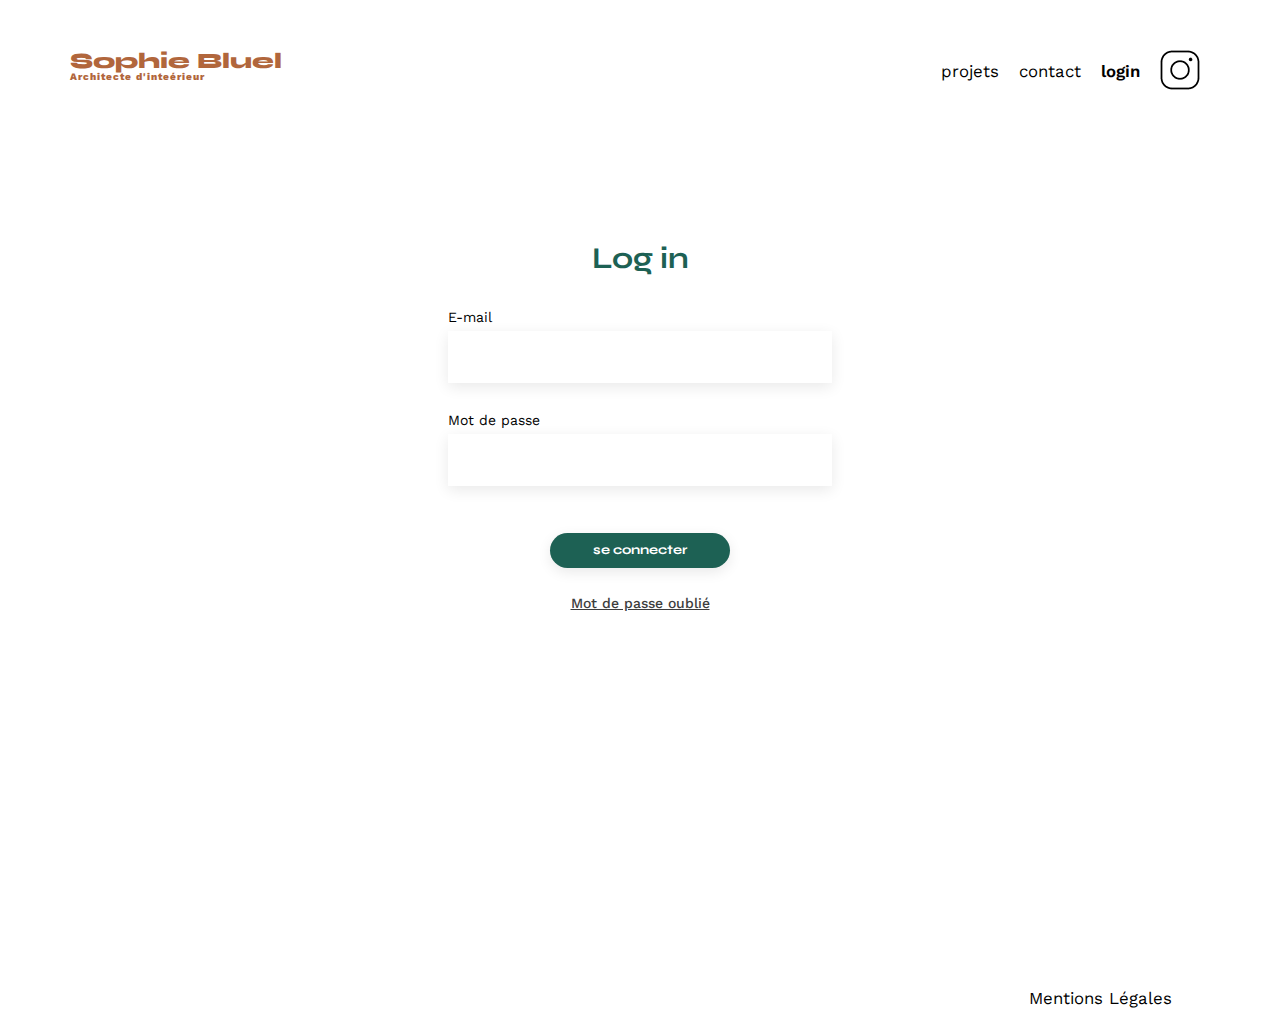
==== FrontEnd/login.html @ 3db86bd1 "Intégration du design de la page de formulaire" ====
<!DOCTYPE html>
<html lang="en">

<head>
    <meta charset="UTF-8">
    <title>Se connecter - Sophie Bluel</title>
    <meta name="viewport" content="width=device-width, initial-scale=1.0">
    <link rel="preconnect" href="https://fonts.googleapis.com">
    <link rel="preconnect" href="https://fonts.gstatic.com" crossorigin>
    <link href="https://fonts.googleapis.com/css2?family=Syne:wght@700;800&family=Work+Sans&display=swap"
        rel="stylesheet">
    <link rel="preconnect" href="https://fonts.googleapis.com">
    <link rel="preconnect" href="https://fonts.gstatic.com" crossorigin>
    <link href="https://fonts.googleapis.com/css2?family=Work+Sans:wght@500&display=swap" rel="stylesheet">
    <meta name="description" content="">
    <link rel="stylesheet" href="./assets/css/style.css">
</head>

<body>
    <header>
        <h1>Sophie Bluel <span>Architecte d'inteérieur</span></h1>
        <nav>
            <ul>
                <li>projets</li>
                <li>contact</li>
                <li><a href="./login.html" class="pagelogin">login</a></li>
                <li><img src="./assets/icons/instagram.png" alt="Instagram"></li>
            </ul>
        </nav>
    </header>

    <main>
        <h2 class="title_log_in">Log in</h2>
        <div class="formulaire">
            <form action="" class="connexion">
                <label for="email">E-mail</label>
                <input type="email" name="email" id="email">
                <label for="password">Mot de passe</label>
                <input type="password" name="password" id="password">
                <p class="error"></p>
                <input type="submit" class="submit" value="se connecter">
                <a href="" class="password_forgotten">Mot de passe oublié</a>
            </form>
        </div>

    </main>

    <footer>
        <nav>
            <ul>
                <li>Mentions Légales</li>
            </ul>
        </nav>
    </footer>
    <script src="./assets/js/script.js"></script>
</body>

</html>
---- FrontEnd/assets/css/style.css ----
/* http://meyerweb.com/eric/tools/css/reset/
   v2.0 | 20110126
   License: none (public domain)
*/

html, body, div, span, applet, object, iframe,
h1, h2, h3, h4, h5, h6, p, blockquote, pre,
a, abbr, acronym, address, big, cite, code,
del, dfn, em, img, ins, kbd, q, s, samp,
small, strike, strong, sub, sup, tt, var,
b, u, i, center,
dl, dt, dd, ol, ul, li,
fieldset, form, label, legend,
table, caption, tbody, tfoot, thead, tr, th, td,
article, aside, canvas, details, embed,
figure, figcaption, footer, header, hgroup,
menu, nav, output, ruby, section, summary,
time, mark, audio, video {
	margin: 0;
	padding: 0;
	border: 0;
	font-size: 100%;
	font: inherit;
	vertical-align: baseline;
}
/* HTML5 display-role reset for older browsers */
article, aside, details, figcaption, figure,
footer, header, hgroup, menu, nav, section {
	display: block;
}
body {
	line-height: 1;
}
ol, ul {
	list-style: none;
}
blockquote, q {
	quotes: none;
}
blockquote:before, blockquote:after,
q:before, q:after {
	content: '';
	content: none;
}
table {
	border-collapse: collapse;
	border-spacing: 0;
}
/** end reset css**/
body {
	max-width: 1140px;
	margin:auto;
	font-family: 'Work Sans' ;
	font-size: 14px;
}
header {
	display: flex;
	justify-content: space-between;
	margin: 50px 0
}
section {
	margin: 50px 0
}

h1{
	display: flex;
	flex-direction: column;
	font-family: 'Syne';
	font-size: 22px;
	font-weight: 800;
	color: #B1663C
}

h1 > span {
	font-family: 'Work Sans';
	font-size:10px;
	letter-spacing: 0.1em;
;
}

h2{
	font-family: 'Syne';
	font-weight: 700;
	font-size: 30px;
	color: #1D6154
}
nav ul {
	display: flex;
	align-items: center;
	list-style-type: none;

}
nav li {
	padding: 0 10px;
	font-size: 1.2em;
}

li:hover {
	color: #B1663C;
}

/* Style pour la classe .formulaire */
.formulaire {
    display: flex; /* Utilise Flexbox pour la mise en page */
    justify-content: center; /* Centre les éléments horizontalement */
    margin-bottom: 380px; /* Marge de 380 pixels en bas */
    margin-top: 37px; /* Marge de 37 pixels en haut */
}

/* Style pour la classe .login */
.login {
    text-decoration: none; /* Supprime la décoration (soulignement) du texte */
    color: #000; /* Couleur du texte en noir */
}

/* Style pour la classe .pagelogin */
.pagelogin {
    text-decoration: none; /* Supprime la décoration du texte */
    color: #000; /* Couleur du texte en noir */
    font-weight: 600; /* Épaisseur du texte (semi-gras) */
}

/* Style pour la classe .title_log_in */
.title_log_in {
    text-align: center; /* Alignement du texte au centre */
    margin-top: 150px; /* Marge de 150 pixels en haut */
}

/* Style pour la classe .connexion */
.connexion {
    display: flex; /* Utilise Flexbox */
    flex-direction: column; /* Les éléments sont disposés en colonne */
    margin: 0 auto; /* Marge automatique à gauche et à droite pour centrer */
}

/* Style pour la classe .connexionlabel */
.connexionlabel {
    font-family: "Work Sans"; /* Police de caractères */
    color: #3d3d3d; /* Couleur du texte */
    font-weight: 500; /* Épaisseur du texte */
}

/* Style pour les éléments input dans la classe .connexion */
.connexion input {
    width: 380px; /* Largeur fixe */
    height: 50px; /* Hauteur fixe */
    margin-top: 7px; /* Marge de 7 pixels en haut */
    margin-bottom: 30px; /* Marge de 30 pixels en bas */
    border: none; /* Pas de bordure */
    box-shadow: 0px 4px 14px rgba(0, 0, 0, 0.09); /* Ombre portée */
}

/* Style pour le bouton submit dans la classe .connexion */
.connexion .submit {
    width: 180px; /* Largeur fixe */
    height: 35px; /* Hauteur fixe */
    background: #1d6154; /* Couleur de fond */
    color: #fff; /* Couleur du texte (blanc) */
    border-radius: 60px; /* Bordures arrondies */
    border: none; /* Pas de bordure */
    font-family: "Syne", sans-serif; /* Police de caractères */
    font-weight: 700; /* Épaisseur du texte (gras) */
    margin-top: 7px; /* Marge de 7 pixels en haut */
    margin-bottom: 28px; /* Marge de 28 pixels en bas */
    cursor: pointer; /* Curseur en forme de pointeur */
    margin-left: auto; /* Marge automatique à gauche */
    margin-right: auto; /* Marge automatique à droite */
}

/* Style pour la classe .error */
.error {
    margin: 5px 0; /* Marge de 5 pixels en haut et en bas */
    color: red; /* Couleur du texte en rouge */
    font-family: "Work Sans"; /* Police de caractères */
    font-weight: 500; /* Épaisseur du texte */
    font-style: italic; /* Texte en italique */
}

/* Style pour la classe .password_forgotten */
.password_forgotten {
    font-family: "Work Sans"; /* Police de caractères */
    font-weight: 500; /* Épaisseur du texte */
    color: #3d3d3d; /* Couleur du texte */
    text-align: center; /* Alignement du texte au centre */
}

#introduction {
	display: flex;
	align-items: center;
}
#introduction figure {
	flex: 1
}
#introduction img {
	display: block;
	margin: auto;
	width: 80%;
}

#introduction article {
	flex: 1
}
#introduction h2 {
	margin-bottom: 1em;
}

#introduction p {
	margin-bottom: 0.5em;
}
#portfolio h2 {
	text-align: center;
	margin-bottom: 1em;
}

/* Définition du style pour les éléments avec la classe .filters */
.filters {
    display: flex; /* Utilisation de Flexbox pour la mise en page */
    justify-content: center; /* Centrage des éléments horizontalement */
    gap: 10px; /* Ajout d'un espace de 10 pixels entre chaque élément */
    align-items: center; /* Centrage des éléments verticalement */
    margin: 50px 0; /* Ajout d'une marge de 50 pixels en haut et en bas, et 0 sur les côtés */
}

/* Définition du style pour les éléments avec la classe .button */
.button {
    display: flex; /* Utilisation de Flexbox */
    align-items: center; /* Centrage des éléments à l'intérieur du bouton verticalement */
    border: 1px #1d6154 solid; /* Bordure solide de 1 pixel de couleur #1d6154 */
    border-radius: 60px; /* Arrondissement des coins du bouton avec un rayon de 60 pixels */
    color: #1d6154; /* Couleur du texte du bouton */
    background: #fff; /* Couleur de fond du bouton (blanc) */
    height: 28px; /* Hauteur fixe du bouton */
    font-family: "Syne", sans-serif; /* Police de caractères pour le texte du bouton */
    font-weight: 700; /* Épaisseur de la police (700 = gras) */
    font-size: 16px; /* Taille de la police */
    text-align: center; /* Alignement du texte au centre */
    padding: 3px 20px; /* Remplissage intérieur du bouton : 3 pixels en haut et en bas, 20 pixels sur les côtés */
    cursor: pointer; /* Le curseur se transforme en pointeur lorsque l'utilisateur survole le bouton */
}

/* Définition du style pour les éléments .button lorsqu'ils sont survolés, 
   ainsi que pour les éléments avec la classe .selected */
.button:hover,
.selected {
    background: #1d6154; /* Couleur de fond change en #1d6154 lors du survol ou si le bouton est sélectionné */
    color: #fff; /* Couleur du texte devient blanc */
}

.gallery {
	width: 100%;
	display: grid;
	grid-template-columns: 1fr 1fr 1fr;
	grid-column-gap: 20px;
	grid-row-gap: 20px;
}

.gallery img {
	width: 100%;

}
#contact {
	width: 50%;
margin: auto;
}
#contact > * {
	text-align: center;

}
#contact h2{
	margin-bottom: 20px;
}
#contact form {
	text-align: left;
	margin-top:30px;
	display: flex;
	flex-direction: column;
}

#contact input {
	height: 50px;
	font-size: 1.2em;
	border: none;
	box-shadow: 0px 4px 14px rgba(0, 0, 0, 0.09);
}
#contact label {
	margin: 2em 0 1em 0;
}
#contact textarea {
	border: none;
	box-shadow: 0px 4px 14px rgba(0, 0, 0, 0.09);
}

input[type="submit"]{
	font-family: 'Syne';
	font-weight: 700;
	color: white;
	background-color: #1D6154;
	margin : 2em auto ;
	width: 180px;
	text-align: center;
	border-radius: 60px ;
}

footer nav ul {
	display: flex;
	justify-content: flex-end;
	margin: 2em
}
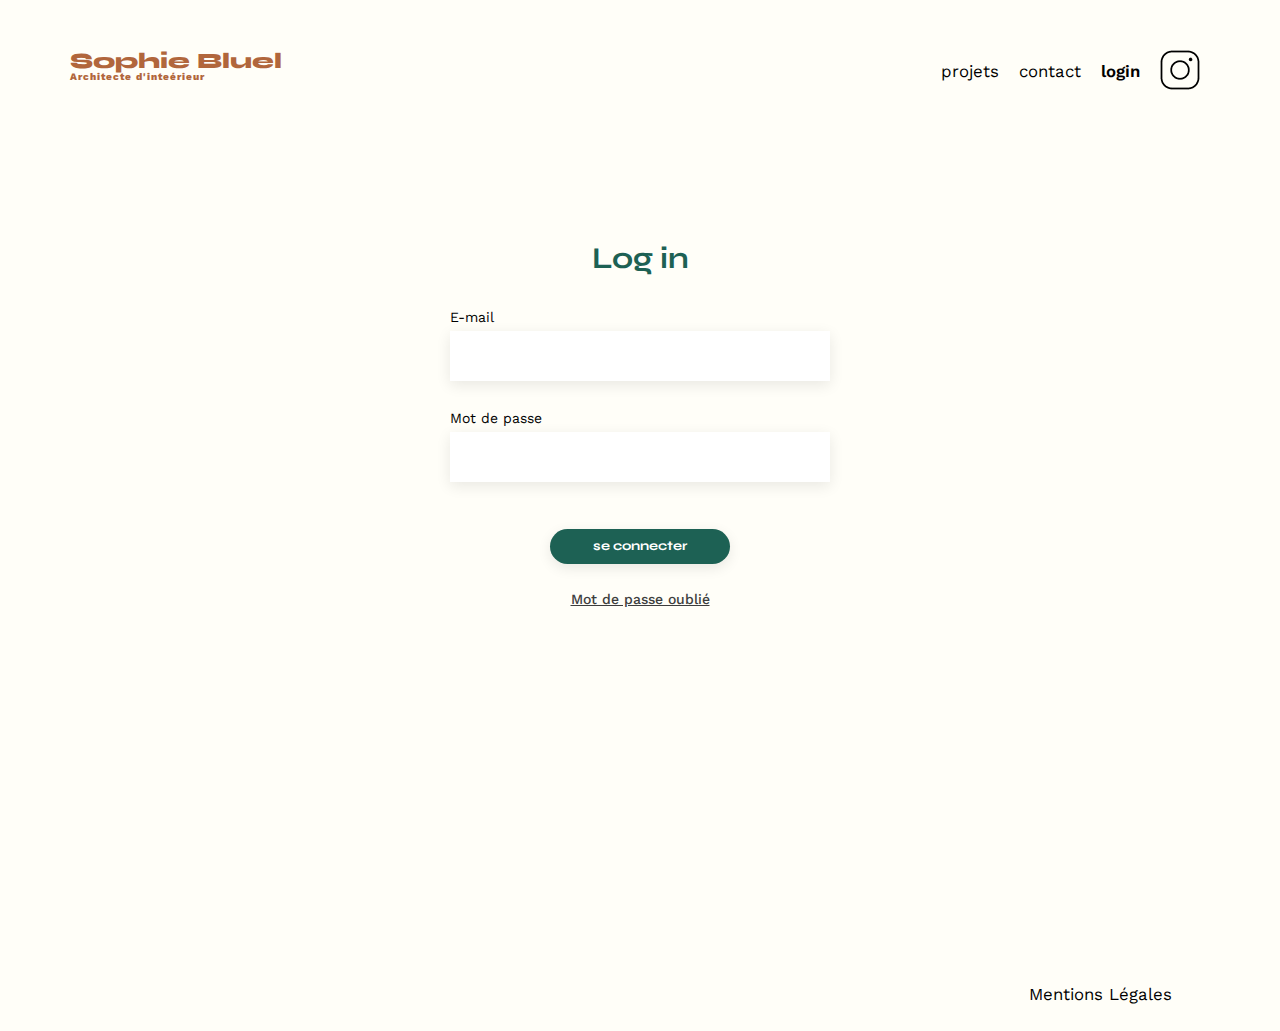
==== commit 49f493e2: "Ajout de la fenêtre modale" ====
--- a/FrontEnd/login.html
+++ b/FrontEnd/login.html
@@ -7,11 +7,7 @@
     <meta name="viewport" content="width=device-width, initial-scale=1.0">
     <link rel="preconnect" href="https://fonts.googleapis.com">
     <link rel="preconnect" href="https://fonts.gstatic.com" crossorigin>
-    <link href="https://fonts.googleapis.com/css2?family=Syne:wght@700;800&family=Work+Sans&display=swap"
-        rel="stylesheet">
-    <link rel="preconnect" href="https://fonts.googleapis.com">
-    <link rel="preconnect" href="https://fonts.gstatic.com" crossorigin>
-    <link href="https://fonts.googleapis.com/css2?family=Work+Sans:wght@500&display=swap" rel="stylesheet">
+    <link href="https://fonts.googleapis.com/css2?family=Syne:wght@700;800&family=Work+Sans&display=swap" rel="stylesheet">
     <meta name="description" content="">
     <link rel="stylesheet" href="./assets/css/style.css">
 </head>
--- a/FrontEnd/assets/css/style.css
+++ b/FrontEnd/assets/css/style.css
@@ -3,102 +3,407 @@
    License: none (public domain)
 */
 
-html, body, div, span, applet, object, iframe,
-h1, h2, h3, h4, h5, h6, p, blockquote, pre,
-a, abbr, acronym, address, big, cite, code,
-del, dfn, em, img, ins, kbd, q, s, samp,
-small, strike, strong, sub, sup, tt, var,
-b, u, i, center,
-dl, dt, dd, ol, ul, li,
-fieldset, form, label, legend,
-table, caption, tbody, tfoot, thead, tr, th, td,
-article, aside, canvas, details, embed,
-figure, figcaption, footer, header, hgroup,
-menu, nav, output, ruby, section, summary,
-time, mark, audio, video {
-	margin: 0;
-	padding: 0;
-	border: 0;
-	font-size: 100%;
-	font: inherit;
-	vertical-align: baseline;
+*,
+::before,
+::after {
+  box-sizing: border-box;
+  margin: 0;
+  padding: 0;
+}
+
+html,
+body,
+div,
+span,
+applet,
+object,
+iframe,
+h1,
+h2,
+h3,
+h4,
+h5,
+h6,
+p,
+blockquote,
+pre,
+a,
+abbr,
+acronym,
+address,
+big,
+cite,
+code,
+del,
+dfn,
+em,
+img,
+ins,
+kbd,
+q,
+s,
+samp,
+small,
+strike,
+strong,
+sub,
+sup,
+tt,
+var,
+b,
+u,
+i,
+center,
+dl,
+dt,
+dd,
+ol,
+ul,
+li,
+fieldset,
+form,
+label,
+legend,
+table,
+caption,
+tbody,
+tfoot,
+thead,
+tr,
+th,
+td,
+article,
+aside,
+canvas,
+details,
+embed,
+figure,
+figcaption,
+footer,
+header,
+hgroup,
+menu,
+nav,
+output,
+ruby,
+section,
+summary,
+time,
+mark,
+audio,
+video {
+  margin: 0;
+  padding: 0;
+  border: 0;
+  font-size: 100%;
+  font: inherit;
+  vertical-align: baseline;
 }
 /* HTML5 display-role reset for older browsers */
-article, aside, details, figcaption, figure,
-footer, header, hgroup, menu, nav, section {
-	display: block;
+article,
+aside,
+details,
+figcaption,
+figure,
+footer,
+header,
+hgroup,
+menu,
+nav,
+section {
+  display: block;
 }
 body {
-	line-height: 1;
-}
-ol, ul {
-	list-style: none;
-}
-blockquote, q {
-	quotes: none;
-}
-blockquote:before, blockquote:after,
-q:before, q:after {
-	content: '';
-	content: none;
+  line-height: 1;
+}
+ol,
+ul {
+  list-style: none;
+}
+blockquote,
+q {
+  quotes: none;
+}
+blockquote:before,
+blockquote:after,
+q:before,
+q:after {
+  content: "";
+  content: none;
 }
 table {
-	border-collapse: collapse;
-	border-spacing: 0;
+  border-collapse: collapse;
+  border-spacing: 0;
 }
 /** end reset css**/
 body {
-	max-width: 1140px;
-	margin:auto;
-	font-family: 'Work Sans' ;
-	font-size: 14px;
-}
+  max-width: 1140px;
+  margin: auto;
+  font-family: "Work Sans";
+  font-size: 14px;
+  background: #fffef8;
+}
+
+.modal-container {
+  visibility: hidden;
+  position: fixed;
+  top: 0;
+  left: 0;
+  width: 100vw;
+  height: 100vh;
+  transition: visibility 0.4s;
+}
+.modal-container.active {
+  visibility: visible;
+}
+
+.overlay {
+  opacity: 0;
+  position: absolute;
+  width: 100%;
+  height: 100%;
+  background: rgba(0, 0, 0, 0.3);
+  transition: opacity 0.4s 0.2s ease-out;
+}
+
+.modal-container.active .overlay {
+  opacity: 1;
+  transition: opacity 0.4s ease-out;
+}
+.modal1 {
+  opacity: 0;
+  width: 95%;
+  max-width: 550px;
+  min-width: 300px;
+  height: 650px;
+  padding: 35px;
+  background: #fff;
+  border-radius: 10px;
+  position: absolute;
+  top:50%;
+  left: 50%;
+  transform: translate(-50%, calc(-50% - 50px));
+  transition: opacity 0.4s ease-out,
+  transform 0.4s ease-out;
+}
+
+.modal-container.active .modal1 {
+  opacity: 1;
+  transform: translate(-50%, -50%);
+  transition: opacity 0.4s 0.2s ease-out,
+  transform 0.4s 0.2s ease-out;
+}
+
+.arrow-modal {
+cursor: pointer;
+}
+
+.close-modal {
+  position: absolute;
+  top: 35px;
+  right: 35px;
+  cursor: pointer;
+}
+
+.modal1 h1 {
+  margin: 30px 0 45px;
+  font-family: "Work Sans";
+  font-size: 26px;
+  font-weight: 400;
+  color: #000;
+  text-align: center;
+}
+
+.gallery_modal {
+  margin: 0 60px;
+  display: flex;
+  align-items: center;
+  flex-wrap: wrap;
+  gap: 10px;
+}
+
+.img_modal{
+  position: relative;
+}
+
+.img_modal img {
+  width: 63px; 
+}
+
+.text_modal {
+  color: #000;
+  font-weight: 400;
+  font-size: 12px;
+}
+
+.icon1_modal {
+  position: absolute;
+  top: -3px; /* Ajustez en fonction de l'emplacement souhaité dans le conteneur */
+  right: -3px; /* Ajustez en fonction de l'emplacement souhaité dans le conteneur */
+  width: 30px; /* Taille du bouton */
+  height: 30px; /* Taille du bouton */
+  background: none; /* Aucun fond pour que l'icône soit seule visible */
+  border: none; /* Aucune bordure pour que l'icône soit seule visible */
+  padding: 0; /* Aucun padding pour que l'icône s'adapte bien */
+  cursor: pointer;
+}
+
+/* Assurez-vous que l'icône SVG s'adapte à la taille du bouton */
+.icon1_modal img {
+  width: 50%; /* L'icône remplit le bouton */
+  height: auto; /* Maintient l'aspect ratio de l'icône */
+}
+
+.add_photo {
+  width: 420px;
+  height: 170px;
+  border-radius: 3px;
+  background: #E8F1F7;
+  margin: auto;
+  padding: 30px 0 20px;
+}
+
+.add_photo img {
+ display:block;
+ margin:auto;
+}
+
+.add_photo p {
+  font-size: 10px;
+  text-align: center;
+  margin-top: 7px;
+}
+
+.button_add_picture {
+  margin: auto;
+  margin-top: 20px;
+  display: flex;
+  align-items: center;
+  justify-content: center;
+  border: 1px #CBD6DC solid;
+  background: #CBD6DC;
+  color:#306685;
+  border-radius: 50px;
+  width: 175px;
+  height: 36px;
+  font-family: "Syne", sans-serif;
+  font-weight: 500;
+  font-size: 14px;
+  text-align: center;
+  cursor: pointer;
+}
+
+.button_add_picture .input_file {
+  display: none;
+}
+
+.validate_picture {
+  display: flex;
+  flex-direction: column;
+  justify-content: center;
+  margin-top: 30px;
+}
+
+.validate_picture label {
+ margin-left: 32px;
+}
+
+.validate_picture #text, #categories {
+  display: flex;
+  margin: auto;
+  font-family: "Work Sans";
+  color: #3d3d3d;
+  font-weight: 500;
+  width: 420px;
+  height: 50px;
+  margin-top: 7px;
+  margin-bottom: 30px;
+  border: none;
+  box-shadow: 0px 4px 14px rgba(0, 0, 0, 0.09)
+}
+
+hr {
+  width: 420px;
+  height: 0px;
+  border: 1px solid #B3B3B3;
+  margin: auto; 
+  margin-top: 25px; 
+  margin-bottom: 30px;
+}
+
+.button_modal {
+  display: flex;
+  align-items: center;
+  margin: auto;
+  border: 1px #1d6154 solid;
+  background: #1d6154;
+  color: #fff;
+  border-radius: 60px;
+  height: 36px;
+  font-family: "Syne", sans-serif;
+  font-weight: 700;
+  font-size: 14px;
+  text-align: center;
+  padding: 10px 50px;
+  cursor: pointer;
+}
+
+.link_modal {
+  display: flex;
+  justify-content: center;
+  text-decoration: none;
+  font-family: "Syne", sans-serif;
+  font-weight: 400;
+  font-size: 14px;
+  margin-top: 25px;
+  margin-bottom: 15px;
+  text-align: center;
+  color: #D65353;
+}
+
 header {
-	display: flex;
-	justify-content: space-between;
-	margin: 50px 0
+  display: flex;
+  justify-content: space-between;
+  margin: 50px 0;
 }
 section {
-	margin: 50px 0
-}
-
-h1{
-	display: flex;
-	flex-direction: column;
-	font-family: 'Syne';
-	font-size: 22px;
-	font-weight: 800;
-	color: #B1663C
+  margin: 50px 0;
+}
+
+h1 {
+  display: flex;
+  flex-direction: column;
+  font-family: "Syne";
+  font-size: 22px;
+  font-weight: 800;
+  color: #b1663c;
 }
 
 h1 > span {
-	font-family: 'Work Sans';
-	font-size:10px;
-	letter-spacing: 0.1em;
-;
-}
-
-h2{
-	font-family: 'Syne';
-	font-weight: 700;
-	font-size: 30px;
-	color: #1D6154
+  font-family: "Work Sans";
+  font-size: 10px;
+  letter-spacing: 0.1em;
+}
+
+h2 {
+  font-family: "Syne";
+  font-weight: 700;
+  font-size: 30px;
+  color: #1d6154;
 }
 nav ul {
-	display: flex;
-	align-items: center;
-	list-style-type: none;
-
+  display: flex;
+  align-items: center;
+  list-style-type: none;
 }
 nav li {
-	padding: 0 10px;
-	font-size: 1.2em;
+  padding: 0 10px;
+  font-size: 1.2em;
 }
 
 li:hover {
-	color: #B1663C;
-}
-
+  color: #b1663c;
+}
 /* Style pour la classe .formulaire */
 .formulaire {
     display: flex; /* Utilise Flexbox pour la mise en page */
@@ -184,32 +489,123 @@
     text-align: center; /* Alignement du texte au centre */
 }
 
+.header_edit {
+  background-color: #000;
+  height: 60px;
+  display: flex;
+  align-items: center;
+  justify-content: center;
+  gap: 20px;
+}
+
+.header_edit .button {
+  border: none;
+  background-color: #fff;
+  border-radius: 60px;
+  height: 38px;
+  font-weight: 500;
+  padding: 10px 20px;
+  font-family: "Work Sans";
+}
+
+.edition {
+  display: flex;
+  color: #fff;
+  align-items: center;
+  gap: 10px;
+}
+
+.edition img {
+  width: 15px;
+  height: 15px;
+}
+
+.edition p {
+  font-family: "Work Sans";
+  font-weight: 400;
+  font-size: 16px;
+}
+
+.logout {
+  text-decoration: none;
+  color: #000;
+}
+
 #introduction {
-	display: flex;
-	align-items: center;
+  display: flex;
+  align-items: center;
 }
 #introduction figure {
-	flex: 1
+  flex: 1;
 }
 #introduction img {
-	display: block;
-	margin: auto;
-	width: 80%;
+  display: block;
+  margin: auto;
+  width: 80%;
+}
+
+#introduction .modify_img {
+  display: flex;
+  align-items: center;
+  gap: 10px;
+  margin: 15px 0 0 57px;
+}
+
+#introduction .modify_img img {
+  width: 17px;
+  height: 17px;
+  margin: 0;
+}
+
+#introduction .modify_img p {
+  margin: 0;
+  text-decoration: none;
+  color: #000;
+  cursor: pointer;
 }
 
 #introduction article {
-	flex: 1
+  flex: 1;
 }
 #introduction h2 {
-	margin-bottom: 1em;
+  margin-bottom: 1em;
 }
 
 #introduction p {
-	margin-bottom: 0.5em;
-}
+  margin-bottom: 0.5em;
+}
+
 #portfolio h2 {
-	text-align: center;
-	margin-bottom: 1em;
+  text-align: center;
+  margin-bottom: 1em;
+}
+
+#portfolio .modify {
+  display: flex;
+  justify-content: center;
+  align-items: center;
+  gap: 30px;
+  margin-top: 90px;
+  
+}
+
+#portfolio .modify .modify_project {
+  display: flex;
+  align-items: center;
+  margin-bottom: 27px;
+  gap: 10px;
+}
+
+.modify_project img {
+  width: 17px;
+  height: 17px;
+}
+
+.modify_project p {
+  margin: 0;
+  text-decoration: none;
+  color: #000;
+  cursor: pointer;
 }
 
 /* Définition du style pour les éléments avec la classe .filters */
@@ -247,62 +643,60 @@
 }
 
 .gallery {
-	width: 100%;
-	display: grid;
-	grid-template-columns: 1fr 1fr 1fr;
-	grid-column-gap: 20px;
-	grid-row-gap: 20px;
+  width: 100%;
+  display: grid;
+  grid-template-columns: 1fr 1fr 1fr;
+  grid-column-gap: 20px;
+  grid-row-gap: 20px;
 }
 
 .gallery img {
-	width: 100%;
-
+  width: 100%;
 }
 #contact {
-	width: 50%;
-margin: auto;
+  width: 50%;
+  margin: auto;
 }
 #contact > * {
-	text-align: center;
-
-}
-#contact h2{
-	margin-bottom: 20px;
+  text-align: center;
+}
+#contact h2 {
+  margin-bottom: 20px;
 }
 #contact form {
-	text-align: left;
-	margin-top:30px;
-	display: flex;
-	flex-direction: column;
+  text-align: left;
+  margin-top: 30px;
+  display: flex;
+  flex-direction: column;
 }
 
 #contact input {
-	height: 50px;
-	font-size: 1.2em;
-	border: none;
-	box-shadow: 0px 4px 14px rgba(0, 0, 0, 0.09);
+  height: 30px;
+  font-size: 1.2em;
+  border: none;
+  box-shadow: 0px 4px 14px rgba(0, 0, 0, 0.09);
 }
 #contact label {
-	margin: 2em 0 1em 0;
+  margin: 2em 0 1em 0;
 }
 #contact textarea {
-	border: none;
-	box-shadow: 0px 4px 14px rgba(0, 0, 0, 0.09);
-}
-
-input[type="submit"]{
-	font-family: 'Syne';
-	font-weight: 700;
-	color: white;
-	background-color: #1D6154;
-	margin : 2em auto ;
-	width: 180px;
-	text-align: center;
-	border-radius: 60px ;
+  border: none;
+  box-shadow: 0px 4px 14px rgba(0, 0, 0, 0.09);
+}
+
+input[type="submit"] {
+  font-family: "Syne";
+  font-weight: 700;
+  color: white;
+  background-color: #1d6154;
+  margin: 2em auto;
+  width: 180px;
+  text-align: center;
+  border-radius: 60px;
 }
 
 footer nav ul {
-	display: flex;
-	justify-content: flex-end;
-	margin: 2em
+  display: flex;
+  justify-content: flex-end;
+  margin: 2em;
 }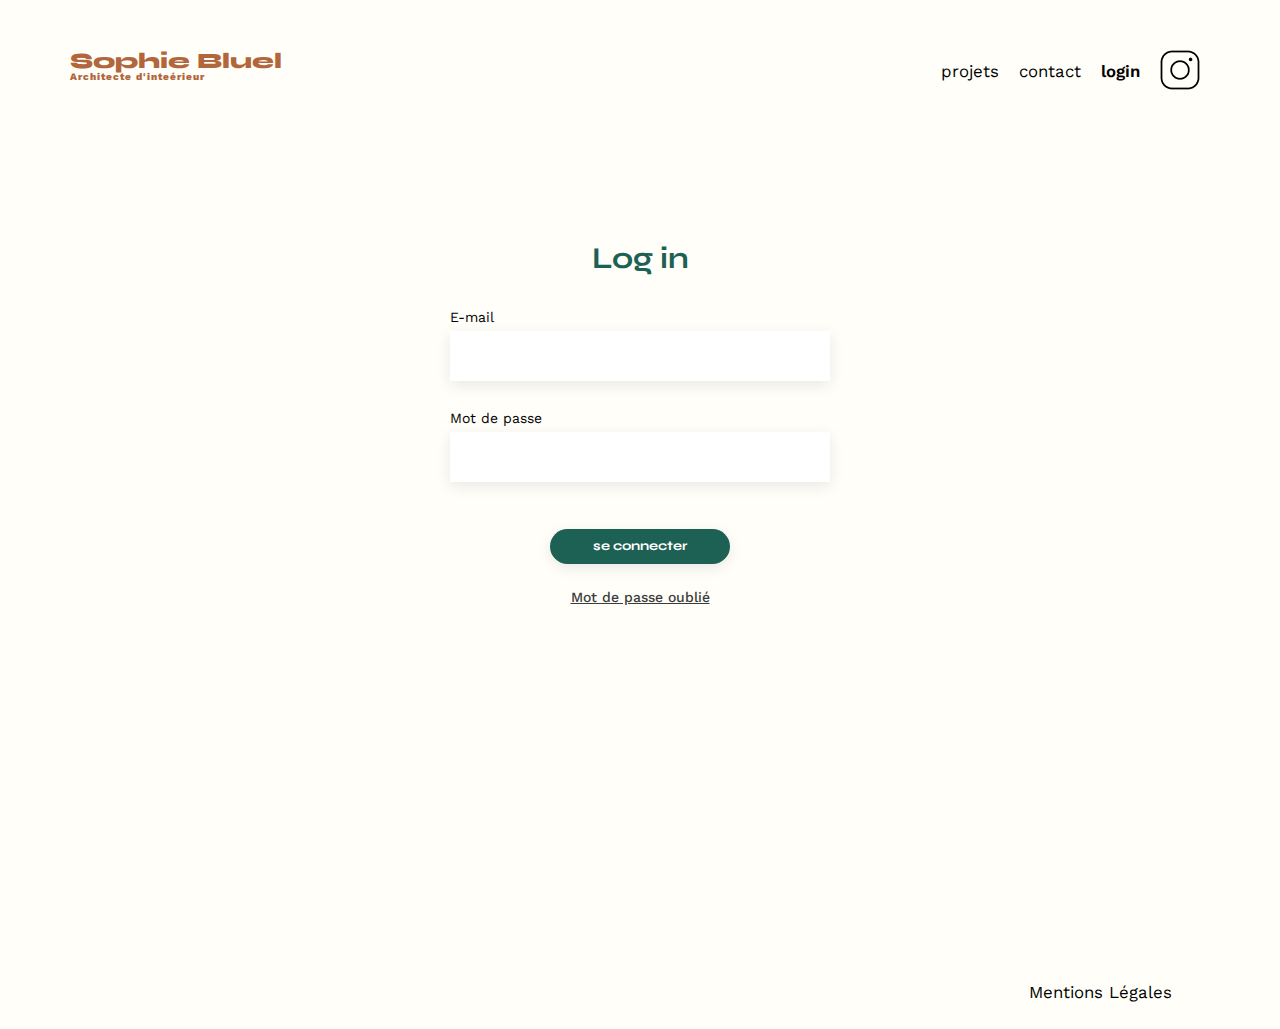
==== commit c6fa63ff: "Correction code" ====
--- a/FrontEnd/login.html
+++ b/FrontEnd/login.html
@@ -48,7 +48,7 @@
             </ul>
         </nav>
     </footer>
-    <script src="./assets/js/script.js"></script>
+    <script src="./assets/js/login.js"></script>
 </body>
 
 </html>--- a/FrontEnd/assets/css/style.css
+++ b/FrontEnd/assets/css/style.css
@@ -170,13 +170,13 @@
   opacity: 1;
   transition: opacity 0.4s ease-out;
 }
-.modal1 {
+.modal, .modal_add {
   opacity: 0;
   width: 95%;
   max-width: 550px;
   min-width: 300px;
   height: 650px;
-  padding: 35px;
+  padding: 15px;
   background: #fff;
   border-radius: 10px;
   position: absolute;
@@ -187,7 +187,11 @@
   transform 0.4s ease-out;
 }
 
-.modal-container.active .modal1 {
+.modal_add {
+  display: none; 
+}
+
+.modal-container.active .modal, .modal-container.active .modal_add {
   opacity: 1;
   transform: translate(-50%, -50%);
   transition: opacity 0.4s 0.2s ease-out,
@@ -205,7 +209,7 @@
   cursor: pointer;
 }
 
-.modal1 h1 {
+.modalTitle {
   margin: 30px 0 45px;
   font-family: "Work Sans";
   font-size: 26px;
@@ -238,43 +242,71 @@
 
 .icon1_modal {
   position: absolute;
-  top: -3px; /* Ajustez en fonction de l'emplacement souhaité dans le conteneur */
-  right: -3px; /* Ajustez en fonction de l'emplacement souhaité dans le conteneur */
-  width: 30px; /* Taille du bouton */
-  height: 30px; /* Taille du bouton */
-  background: none; /* Aucun fond pour que l'icône soit seule visible */
-  border: none; /* Aucune bordure pour que l'icône soit seule visible */
-  padding: 0; /* Aucun padding pour que l'icône s'adapte bien */
+  top: -3px; 
+  right: -3px; 
+  width: 30px; 
+  height: 30px; 
+  background: none; 
+  border: none; 
+  padding: 0; 
   cursor: pointer;
 }
 
-/* Assurez-vous que l'icône SVG s'adapte à la taille du bouton */
+
 .icon1_modal img {
-  width: 50%; /* L'icône remplit le bouton */
-  height: auto; /* Maintient l'aspect ratio de l'icône */
-}
-
-.add_photo {
+  width: 50%; 
+  height: auto; 
+}
+
+.form_upload_img {
+  display: flex;
+  flex-direction: column;
+  justify-content: center;
+  margin-top: 30px;
+}
+
+.form_upload_img label {
+  margin-left: 32px;
+}
+
+.form_upload_img #title_picture, #categories {
+  display: flex;
+  margin: auto;
+  font-family: "Work Sans";
+  color: #3d3d3d;
+  font-weight: 500;
+  width: 420px;
+  height: 50px;
+  margin-top: 7px;
+  margin-bottom: 30px;
+  border: none;
+  box-shadow: 0px 4px 14px rgba(0, 0, 0, 0.09)
+}
+
+.form_add_photo {
   width: 420px;
   height: 170px;
   border-radius: 3px;
   background: #E8F1F7;
   margin: auto;
+  margin-bottom: 30px;
   padding: 30px 0 20px;
-}
-
-.add_photo img {
+  cursor: pointer;
+}
+
+.form_add_photo img {
  display:block;
  margin:auto;
 }
 
-.add_photo p {
+.form_add_photo .format_picture {
+  display: flex;
+  justify-content: center;
   font-size: 10px;
-  text-align: center;
   margin-top: 7px;
 }
 
-.button_add_picture {
+.form_add_photo .button_add_picture {
   margin: auto;
   margin-top: 20px;
   display: flex;
@@ -289,37 +321,14 @@
   font-family: "Syne", sans-serif;
   font-weight: 500;
   font-size: 14px;
-  text-align: center;
   cursor: pointer;
 }
 
-.button_add_picture .input_file {
-  display: none;
-}
-
-.validate_picture {
-  display: flex;
-  flex-direction: column;
-  justify-content: center;
-  margin-top: 30px;
-}
-
-.validate_picture label {
- margin-left: 32px;
-}
-
-.validate_picture #text, #categories {
-  display: flex;
-  margin: auto;
-  font-family: "Work Sans";
-  color: #3d3d3d;
-  font-weight: 500;
-  width: 420px;
-  height: 50px;
-  margin-top: 7px;
-  margin-bottom: 30px;
-  border: none;
-  box-shadow: 0px 4px 14px rgba(0, 0, 0, 0.09)
+.form_add_photo .img_uploaded {
+  display:block;
+  margin:auto;
+  height: 170px;
+  width: auto;
 }
 
 hr {
@@ -331,7 +340,7 @@
   margin-bottom: 30px;
 }
 
-.button_modal {
+.button_add_gallery {
   display: flex;
   align-items: center;
   margin: auto;
@@ -348,6 +357,22 @@
   cursor: pointer;
 }
 
+.button_validate {
+  display: flex;
+  align-items: center;
+  margin: auto;
+  border: 1px #A7A7A7 solid;
+  background: #A7A7A7;
+  color: #fff;
+  border-radius: 60px;
+  height: 36px;
+  font-family: "Syne", sans-serif;
+  font-weight: 700;
+  font-size: 14px;
+  text-align: center;
+  padding: 10px 100px;
+}
+
 .link_modal {
   display: flex;
   justify-content: center;
@@ -404,89 +429,80 @@
 li:hover {
   color: #b1663c;
 }
-/* Style pour la classe .formulaire */
+
 .formulaire {
-    display: flex; /* Utilise Flexbox pour la mise en page */
-    justify-content: center; /* Centre les éléments horizontalement */
-    margin-bottom: 380px; /* Marge de 380 pixels en bas */
-    margin-top: 37px; /* Marge de 37 pixels en haut */
-}
-
-/* Style pour la classe .login */
+    display: flex; 
+    justify-content: center; 
+    margin-bottom: 380px; 
+    margin-top: 37px; 
+}
+
 .login {
-    text-decoration: none; /* Supprime la décoration (soulignement) du texte */
-    color: #000; /* Couleur du texte en noir */
-}
-
-/* Style pour la classe .pagelogin */
+    text-decoration: none; 
+    color: #000; 
+}
+
 .pagelogin {
-    text-decoration: none; /* Supprime la décoration du texte */
-    color: #000; /* Couleur du texte en noir */
-    font-weight: 600; /* Épaisseur du texte (semi-gras) */
-}
-
-/* Style pour la classe .title_log_in */
+    text-decoration: none; 
+    color: #000; 
+    font-weight: 600; 
+}
+
 .title_log_in {
-    text-align: center; /* Alignement du texte au centre */
-    margin-top: 150px; /* Marge de 150 pixels en haut */
-}
-
-/* Style pour la classe .connexion */
+    text-align: center; 
+    margin-top: 150px; 
+}
+
 .connexion {
-    display: flex; /* Utilise Flexbox */
-    flex-direction: column; /* Les éléments sont disposés en colonne */
-    margin: 0 auto; /* Marge automatique à gauche et à droite pour centrer */
-}
-
-/* Style pour la classe .connexionlabel */
+    display: flex; 
+    flex-direction: column; 
+    margin: 0 auto;
+}
+
 .connexionlabel {
-    font-family: "Work Sans"; /* Police de caractères */
-    color: #3d3d3d; /* Couleur du texte */
-    font-weight: 500; /* Épaisseur du texte */
-}
-
-/* Style pour les éléments input dans la classe .connexion */
+    font-family: "Work Sans"; 
+    color: #3d3d3d; 
+    font-weight: 500; 
+}
+
 .connexion input {
-    width: 380px; /* Largeur fixe */
-    height: 50px; /* Hauteur fixe */
-    margin-top: 7px; /* Marge de 7 pixels en haut */
-    margin-bottom: 30px; /* Marge de 30 pixels en bas */
-    border: none; /* Pas de bordure */
-    box-shadow: 0px 4px 14px rgba(0, 0, 0, 0.09); /* Ombre portée */
-}
-
-/* Style pour le bouton submit dans la classe .connexion */
+    width: 380px; 
+    height: 50px; 
+    margin-top: 7px; 
+    margin-bottom: 30px; 
+    border: none; 
+    box-shadow: 0px 4px 14px rgba(0, 0, 0, 0.09); 
+}
+
 .connexion .submit {
-    width: 180px; /* Largeur fixe */
-    height: 35px; /* Hauteur fixe */
-    background: #1d6154; /* Couleur de fond */
-    color: #fff; /* Couleur du texte (blanc) */
-    border-radius: 60px; /* Bordures arrondies */
-    border: none; /* Pas de bordure */
-    font-family: "Syne", sans-serif; /* Police de caractères */
-    font-weight: 700; /* Épaisseur du texte (gras) */
-    margin-top: 7px; /* Marge de 7 pixels en haut */
-    margin-bottom: 28px; /* Marge de 28 pixels en bas */
-    cursor: pointer; /* Curseur en forme de pointeur */
-    margin-left: auto; /* Marge automatique à gauche */
-    margin-right: auto; /* Marge automatique à droite */
-}
-
-/* Style pour la classe .error */
+    width: 180px; 
+    height: 35px; 
+    background: #1d6154; 
+    color: #fff; 
+    border-radius: 60px; 
+    border: none; 
+    font-family: "Syne", sans-serif; 
+    font-weight: 700; 
+    margin-top: 7px; 
+    cursor: pointer; 
+    margin-left: auto; 
+    margin-right: auto; 
+}
+
 .error {
-    margin: 5px 0; /* Marge de 5 pixels en haut et en bas */
-    color: red; /* Couleur du texte en rouge */
-    font-family: "Work Sans"; /* Police de caractères */
-    font-weight: 500; /* Épaisseur du texte */
-    font-style: italic; /* Texte en italique */
-}
-
-/* Style pour la classe .password_forgotten */
+    margin: 5px 0; 
+    color: red; 
+    font-family: "Work Sans"; 
+    font-weight: 500; 
+    font-style: italic; 
+}
+
+
 .password_forgotten {
-    font-family: "Work Sans"; /* Police de caractères */
-    font-weight: 500; /* Épaisseur du texte */
-    color: #3d3d3d; /* Couleur du texte */
-    text-align: center; /* Alignement du texte au centre */
+    font-family: "Work Sans"; 
+    font-weight: 500; 
+    color: #3d3d3d; 
+    text-align: center; 
 }
 
 .header_edit {
@@ -608,38 +624,34 @@
   cursor: pointer;
 }
 
-/* Définition du style pour les éléments avec la classe .filters */
 .filters {
-    display: flex; /* Utilisation de Flexbox pour la mise en page */
-    justify-content: center; /* Centrage des éléments horizontalement */
-    gap: 10px; /* Ajout d'un espace de 10 pixels entre chaque élément */
-    align-items: center; /* Centrage des éléments verticalement */
-    margin: 50px 0; /* Ajout d'une marge de 50 pixels en haut et en bas, et 0 sur les côtés */
-}
-
-/* Définition du style pour les éléments avec la classe .button */
+    display: flex;
+    justify-content: center; 
+    gap: 10px; 
+    align-items: center; 
+    margin: 50px 0; 
+}
+
 .button {
-    display: flex; /* Utilisation de Flexbox */
-    align-items: center; /* Centrage des éléments à l'intérieur du bouton verticalement */
-    border: 1px #1d6154 solid; /* Bordure solide de 1 pixel de couleur #1d6154 */
-    border-radius: 60px; /* Arrondissement des coins du bouton avec un rayon de 60 pixels */
-    color: #1d6154; /* Couleur du texte du bouton */
-    background: #fff; /* Couleur de fond du bouton (blanc) */
-    height: 28px; /* Hauteur fixe du bouton */
-    font-family: "Syne", sans-serif; /* Police de caractères pour le texte du bouton */
-    font-weight: 700; /* Épaisseur de la police (700 = gras) */
-    font-size: 16px; /* Taille de la police */
-    text-align: center; /* Alignement du texte au centre */
-    padding: 3px 20px; /* Remplissage intérieur du bouton : 3 pixels en haut et en bas, 20 pixels sur les côtés */
-    cursor: pointer; /* Le curseur se transforme en pointeur lorsque l'utilisateur survole le bouton */
-}
-
-/* Définition du style pour les éléments .button lorsqu'ils sont survolés, 
-   ainsi que pour les éléments avec la classe .selected */
+    display: flex; 
+    align-items: center;
+    border: 1px #1d6154 solid; 
+    border-radius: 60px; 
+    color: #1d6154; 
+    background: #fff; 
+    height: 28px; 
+    font-family: "Syne", sans-serif; 
+    font-weight: 700; 
+    font-size: 16px; 
+    text-align: center; 
+    padding: 3px 20px; 
+    cursor: pointer;
+}
+
 .button:hover,
 .selected {
-    background: #1d6154; /* Couleur de fond change en #1d6154 lors du survol ou si le bouton est sélectionné */
-    color: #fff; /* Couleur du texte devient blanc */
+    background: #1d6154; 
+    color: #fff; 
 }
 
 .gallery {
